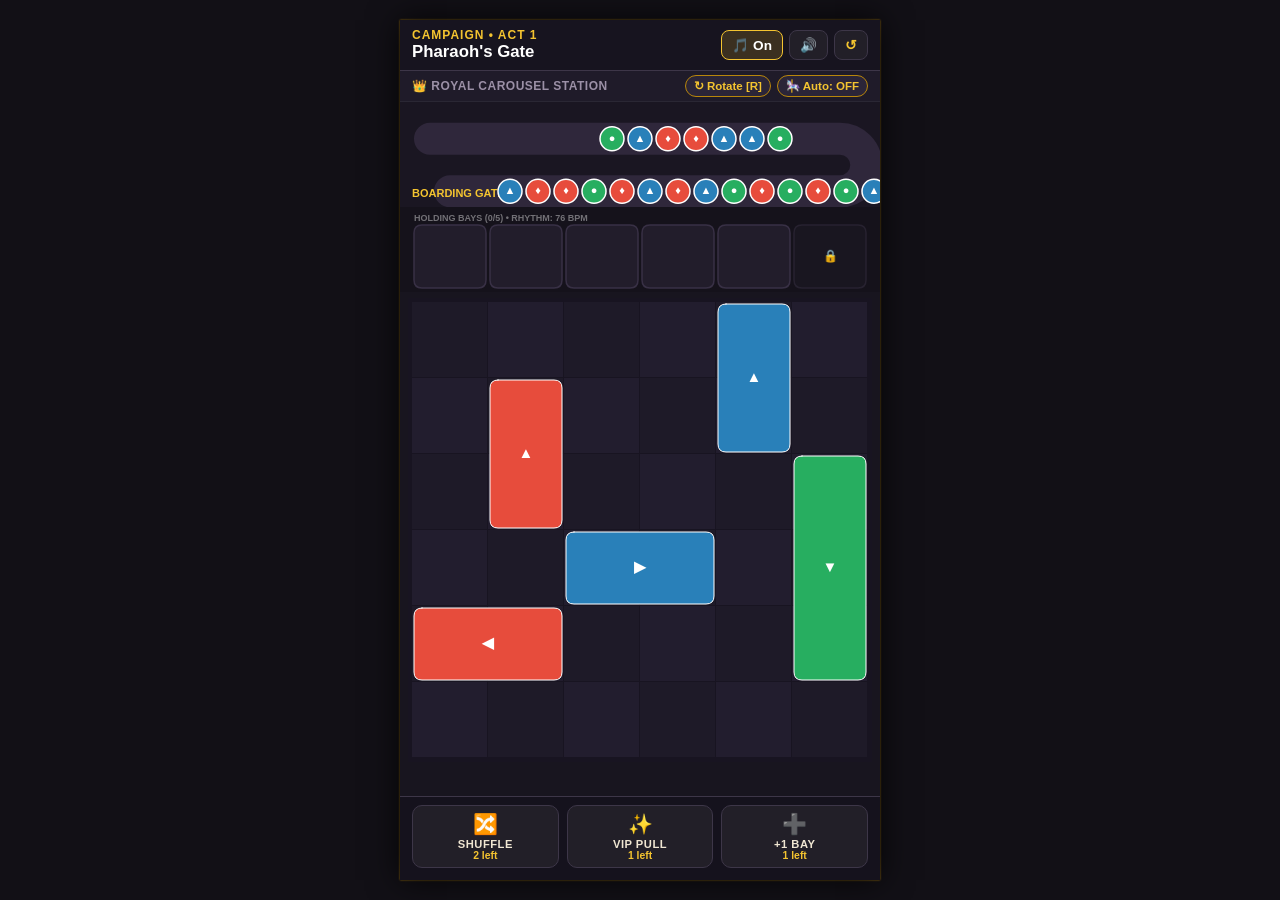
==== carriage-out/index.html @ 2ac1642a "Add Carriage Out game under /carriage-out" ====
<!DOCTYPE html>
<html lang="en">
<head>
  <meta charset="UTF-8">
  <meta name="viewport" content="width=device-width, initial-scale=1.0, maximum-scale=1.0, user-scalable=no">
  <title>Carriage Out - Royal Carriage Jam</title>
  <style>
    :root {
      --bg-dark: #121016;
      --gold: #f4c430;
      --gold-dark: #b8860b;
      --accent: #ff4757;
      --surface: #221f28;
      --surface-border: #3d3648;
      --text: #f0e6d2;
      --text-dim: #9b90a6;
    }
    * {
      box-sizing: border-box;
      margin: 0;
      padding: 0;
      user-select: none;
      -webkit-user-select: none;
      -webkit-tap-highlight-color: transparent;
      font-family: -apple-system, BlinkMacSystemFont, "Segoe UI", Roboto, "Helvetica Neue", sans-serif;
    }
    body {
      background: var(--bg-dark);
      color: var(--text);
      overflow: hidden;
      touch-action: none;
      display: flex;
      justify-content: center;
      align-items: center;
      width: 100vw;
      height: 100vh;
    }
    #game-container {
      position: relative;
      width: 100%;
      max-width: 480px;
      height: 100%;
      max-height: 860px;
      background: #18151f;
      display: flex;
      flex-direction: column;
      box-shadow: 0 0 30px rgba(0, 0, 0, 0.8), 0 0 2px var(--gold-dark);
      overflow: hidden;
    }
    header {
      padding: 8px 12px;
      background: rgba(24, 21, 31, 0.95);
      border-bottom: 1px solid var(--surface-border);
      display: flex;
      justify-content: space-between;
      align-items: center;
      z-index: 10;
    }
    .level-info { display: flex; flex-direction: column; }
    .level-title { font-size: 0.75rem; text-transform: uppercase; letter-spacing: 1px; color: var(--gold); font-weight: 700; }
    .level-name { font-size: 1.05rem; font-weight: 800; color: #fff; }
    .controls-row { display: flex; gap: 6px; align-items: center; }
    .btn-icon {
      background: var(--surface);
      border: 1px solid var(--surface-border);
      color: var(--gold);
      border-radius: 8px;
      padding: 6px 10px;
      font-size: 0.85rem;
      font-weight: 600;
      cursor: pointer;
      display: flex;
      align-items: center;
      gap: 4px;
      transition: all 0.15s ease;
    }
    .btn-icon:active { transform: scale(0.94); background: #2f2a3a; }
    .btn-icon.active { background: #3b3020; border-color: var(--gold); color: #fff; }
    .station-bar {
      display: flex;
      justify-content: space-between;
      align-items: center;
      padding: 4px 12px;
      background: #1f1b29;
      font-size: 0.75rem;
      font-weight: 700;
      letter-spacing: 0.5px;
      color: var(--text-dim);
      border-bottom: 1px solid rgba(255, 255, 255, 0.05);
      z-index: 5;
    }
    .station-bar span { display: flex; align-items: center; gap: 4px; }
    .station-actions { display: flex; gap: 6px; }
    .queue-btn {
      background: #2b2538;
      border: 1px solid var(--gold-dark);
      color: var(--gold);
      font-size: 0.72rem;
      padding: 3px 8px;
      border-radius: 12px;
      cursor: pointer;
      font-weight: 700;
      transition: all 0.15s;
    }
    .queue-btn:hover { background: #3e3550; }
    .queue-btn:active { transform: scale(0.92); }
    .queue-btn.toggled { background: var(--gold); color: #121016; }
    #canvas-wrap { flex: 1; position: relative; width: 100%; height: 100%; }
    canvas { width: 100%; height: 100%; display: block; }
    .booster-dock {
      background: rgba(22, 19, 29, 0.98);
      border-top: 1px solid var(--surface-border);
      padding: 8px 12px 12px;
      display: flex;
      justify-content: space-around;
      gap: 8px;
      z-index: 10;
    }
    .booster-btn {
      flex: 1;
      display: flex;
      flex-direction: column;
      align-items: center;
      background: var(--surface);
      border: 1px solid var(--surface-border);
      border-radius: 10px;
      padding: 6px 4px;
      cursor: pointer;
      transition: all 0.15s ease;
      color: var(--text);
    }
    .booster-btn:active { transform: scale(0.95); border-color: var(--gold); }
    .booster-icon { font-size: 1.25rem; margin-bottom: 2px; }
    .booster-name { font-size: 0.7rem; font-weight: 700; text-transform: uppercase; letter-spacing: 0.5px; }
    .booster-count { font-size: 0.65rem; color: var(--gold); font-weight: 800; }
    .overlay {
      position: absolute;
      top: 0; left: 0; width: 100%; height: 100%;
      background: rgba(10, 8, 15, 0.85);
      backdrop-filter: blur(4px);
      display: flex;
      justify-content: center;
      align-items: center;
      z-index: 100;
      opacity: 0;
      pointer-events: none;
      transition: opacity 0.25s ease;
    }
    .overlay.show { opacity: 1; pointer-events: all; }
    .card {
      background: #1f1b29;
      border: 2px solid var(--gold);
      border-radius: 16px;
      padding: 24px 20px;
      width: 86%;
      max-width: 360px;
      text-align: center;
      box-shadow: 0 10px 40px rgba(0, 0, 0, 0.9);
    }
    .card h2 { font-size: 1.6rem; color: var(--gold); margin-bottom: 8px; font-weight: 800; letter-spacing: 1px; }
    .card p { font-size: 0.95rem; color: var(--text-dim); margin-bottom: 20px; line-height: 1.4; }
    .action-btn {
      width: 100%;
      padding: 12px;
      border: none;
      border-radius: 10px;
      font-size: 1rem;
      font-weight: 800;
      cursor: pointer;
      background: linear-gradient(135deg, var(--gold) 0%, #d49a1d 100%);
      color: #121016;
      box-shadow: 0 4px 15px rgba(244, 196, 48, 0.3);
      transition: all 0.15s;
    }
    .action-btn:active { transform: scale(0.96); }
    .action-btn.secondary { background: #2e283b; color: var(--text); box-shadow: none; margin-top: 10px; }
  </style>
</head>
<body>
<div id="game-container">
  <header>
    <div class="level-info">
      <span class="level-title" id="stage-indicator">Campaign • Act 1</span>
      <span class="level-name" id="level-title-text">Pharaoh's Gate</span>
    </div>
    <div class="controls-row">
      <button class="btn-icon active" id="btn-music" title="Toggle Adaptive Beat">🎵 <span id="music-lbl">On</span></button>
      <button class="btn-icon" id="btn-sound" title="Toggle Sound">🔊</button>
      <button class="btn-icon" id="btn-restart" title="Restart Level">↺</button>
    </div>
  </header>
  <div class="station-bar">
    <span>👑 ROYAL CAROUSEL STATION</span>
    <div class="station-actions">
      <button class="queue-btn" id="btn-rotate-queue" title="Rotate queue front passenger to back">↻ Rotate [R]</button>
      <button class="queue-btn" id="btn-auto-carousel" title="Toggle automated carousel conveyor">🎠 Auto: OFF</button>
    </div>
  </div>
  <div id="canvas-wrap">
    <canvas id="gameCanvas"></canvas>
  </div>
  <div class="booster-dock">
    <button class="booster-btn" id="btn-shuffle">
      <span class="booster-icon">🔀</span>
      <span class="booster-name">Shuffle</span>
      <span class="booster-count" id="count-shuffle">2 left</span>
    </button>
    <button class="booster-btn" id="btn-vip">
      <span class="booster-icon">✨</span>
      <span class="booster-name">VIP Pull</span>
      <span class="booster-count" id="count-vip">1 left</span>
    </button>
    <button class="booster-btn" id="btn-slot">
      <span class="booster-icon">➕</span>
      <span class="booster-name">+1 Bay</span>
      <span class="booster-count" id="count-slot">1 left</span>
    </button>
  </div>
  <div class="overlay" id="modal-win">
    <div class="card">
      <h2>ROYAL CLEAR!</h2>
      <p>All passengers have boarded their matching carriages safely. The courtyard is clear!</p>
      <button class="action-btn" id="btn-next-level">Next Royal Level →</button>
    </div>
  </div>
  <div class="overlay" id="modal-lose">
    <div class="card">
      <h2 style="color: #ff4757;">GRIDLOCK!</h2>
      <p>The holding docks are completely full with no matching passengers at the station gate.</p>
      <button class="action-btn" id="btn-retry-lose">Try Again ↺</button>
      <button class="action-btn secondary" id="btn-free-bay">+ Use Extra Bay Booster</button>
    </div>
  </div>
</div>
<script>
const PALETTE = {
  Ruby: { id: 0, name: "Ruby", primary: "#e74c3c", dark: "#962d22", text: "#fff", symbol: "♦" },
  Sapphire: { id: 1, name: "Sapphire", primary: "#2980b9", dark: "#1a5276", text: "#fff", symbol: "▲" },
  Emerald: { id: 2, name: "Emerald", primary: "#27ae60", dark: "#196f3d", text: "#fff", symbol: "●" },
  Topaz: { id: 3, name: "Topaz", primary: "#e67e22", dark: "#a04000", text: "#fff", symbol: "★" },
  Amethyst: { id: 4, name: "Amethyst", primary: "#8e44ad", dark: "#5b2c6f", text: "#fff", symbol: "☀" },
  Onyx: { id: 5, name: "Onyx", primary: "#34495e", dark: "#1c2833", text: "#fff", symbol: "❖" }
};
const COLOR_KEYS = Object.keys(PALETTE);

class RoyalAudio {
  constructor() {
    this.ctx = null;
    this.soundEnabled = true;
    this.musicEnabled = true;
    this.tempo = 76;
    this.targetTempo = 76;
    this.stepIndex = 0;
    this.nextNoteTime = 0;
    this.isPlayingMusic = false;
    this.timerID = null;
    this.bassNotes = [36.71, 38.89, 46.25, 48.99, 55.00, 58.27, 69.30, 73.42];
  }
  init() {
    if (!this.ctx) {
      const AudioCtx = window.AudioContext || window.webkitAudioContext;
      this.ctx = new AudioCtx();
    }
    if (this.ctx.state === 'suspended') this.ctx.resume();
  }
  playTone(freq, type, duration, gainVal = 0.15) {
    if (!this.soundEnabled || !this.ctx) return;
    try {
      const osc = this.ctx.createOscillator();
      const gain = this.ctx.createGain();
      osc.type = type;
      osc.frequency.setValueAtTime(freq, this.ctx.currentTime);
      gain.gain.setValueAtTime(gainVal, this.ctx.currentTime);
      gain.gain.exponentialRampToValueAtTime(0.0001, this.ctx.currentTime + duration);
      osc.connect(gain);
      gain.connect(this.ctx.destination);
      osc.start();
      osc.stop(this.ctx.currentTime + duration);
    } catch(e) {}
  }
  playCarriageMove() { this.playTone(180, 'sine', 0.12, 0.2); }
  playBump() { this.playTone(85, 'square', 0.1, 0.25); }
  playBoarding() {
    if (!this.soundEnabled || !this.ctx) return;
    [523.25, 659.25, 783.99].forEach((f, i) => setTimeout(() => this.playTone(f, 'triangle', 0.08, 0.12), i * 35));
  }
  playDepart() {
    if (!this.soundEnabled || !this.ctx) return;
    [440, 554.37, 659.25, 880].forEach((f, i) => setTimeout(() => this.playTone(f, 'sine', 0.18, 0.15), i * 50));
  }
  playRotate() { this.playTone(320, 'sine', 0.08, 0.1); }
  startMusic() {
    this.init();
    if (this.isPlayingMusic || !this.musicEnabled) return;
    this.isPlayingMusic = true;
    this.nextNoteTime = this.ctx.currentTime + 0.1;
    this.scheduler();
  }
  stopMusic() {
    this.isPlayingMusic = false;
    if (this.timerID) clearTimeout(this.timerID);
  }
  setDangerLevel(dockFilled, totalDocks, yardRemaining, streak) {
    let bpm = 76;
    if (dockFilled >= 3) bpm = 94;
    if (dockFilled >= 4) bpm = 110;
    if (dockFilled >= totalDocks - 1) bpm = 128;
    if (yardRemaining <= 2) bpm = Math.max(bpm, 118);
    if (streak > 2) bpm += Math.min(streak * 3, 20);
    this.targetTempo = Math.min(140, Math.max(72, bpm));
  }
  scheduler() {
    if (!this.isPlayingMusic) return;
    this.tempo += (this.targetTempo - this.tempo) * 0.15;
    const secondsPer16th = (60.0 / this.tempo) / 4.0;
    while (this.nextNoteTime < this.ctx.currentTime + 0.12) {
      this.playStep(this.stepIndex, this.nextNoteTime);
      this.nextNoteTime += secondsPer16th;
      this.stepIndex = (this.stepIndex + 1) % 16;
    }
    this.timerID = setTimeout(() => this.scheduler(), 25);
  }
  playStep(step, time) {
    if (!this.musicEnabled || !this.ctx) return;
    const isSpeeding = this.tempo > 105;
    const isFrantic = this.tempo > 120;
    if (step % 4 === 0) this.synthDrum(time, 130, 35, 0.15, 0.22);
    if (step === 4 || step === 12) {
      this.synthNoise(time, 0.08, 0.1);
      this.synthDrum(time, 240, 70, 0.09, 0.15);
    }
    if (step % 2 === 0 || isFrantic) {
      this.synthHat(time, step % 4 === 2 ? 0.04 : 0.02, step % 4 === 2 ? 0.08 : 0.04);
    }
    if (step === 6 || step === 14) this.synthDrum(time, 320, 120, 0.06, 0.09);
    if (step % 4 === 0 || step === 6 || step === 10 || (isSpeeding && step === 14)) {
      let noteIndex = (Math.floor(step / 2) + Math.floor(this.tempo / 10)) % this.bassNotes.length;
      this.synthBass(time, this.bassNotes[noteIndex], 0.14, 0.13);
    }
  }
  synthDrum(time, startFreq, endFreq, dur, volume) {
    try {
      const osc = this.ctx.createOscillator();
      const gain = this.ctx.createGain();
      osc.frequency.setValueAtTime(startFreq, time);
      osc.frequency.exponentialRampToValueAtTime(endFreq, time + dur);
      gain.gain.setValueAtTime(volume, time);
      gain.gain.exponentialRampToValueAtTime(0.0001, time + dur);
      osc.connect(gain); gain.connect(this.ctx.destination);
      osc.start(time); osc.stop(time + dur);
    } catch(e) {}
  }
  synthHat(time, dur, vol) {
    try {
      const osc = this.ctx.createOscillator();
      const gain = this.ctx.createGain();
      const filter = this.ctx.createBiquadFilter();
      osc.type = 'square';
      osc.frequency.setValueAtTime(8000, time);
      filter.type = 'highpass';
      filter.frequency.setValueAtTime(7000, time);
      gain.gain.setValueAtTime(vol, time);
      gain.gain.exponentialRampToValueAtTime(0.0001, time + dur);
      osc.connect(filter); filter.connect(gain); gain.connect(this.ctx.destination);
      osc.start(time); osc.stop(time + dur);
    } catch(e) {}
  }
  synthNoise(time, dur, vol) {
    try {
      const bufferSize = this.ctx.sampleRate * dur;
      const buffer = this.ctx.createBuffer(1, bufferSize, this.ctx.sampleRate);
      const output = buffer.getChannelData(0);
      for (let i = 0; i < bufferSize; i++) output[i] = Math.random() * 2 - 1;
      const whiteNoise = this.ctx.createBufferSource();
      whiteNoise.buffer = buffer;
      const gain = this.ctx.createGain();
      gain.gain.setValueAtTime(vol, time);
      gain.gain.exponentialRampToValueAtTime(0.0001, time + dur);
      whiteNoise.connect(gain); gain.connect(this.ctx.destination);
      whiteNoise.start(time);
    } catch(e) {}
  }
  synthBass(time, freq, dur, vol) {
    try {
      const osc = this.ctx.createOscillator();
      const gain = this.ctx.createGain();
      const filter = this.ctx.createBiquadFilter();
      osc.type = 'sawtooth';
      osc.frequency.setValueAtTime(freq, time);
      filter.type = 'lowpass';
      filter.frequency.setValueAtTime(320 + (this.tempo * 2), time);
      gain.gain.setValueAtTime(vol, time);
      gain.gain.exponentialRampToValueAtTime(0.0001, time + 0.15);
      osc.connect(filter); filter.connect(gain); gain.connect(this.ctx.destination);
      osc.start(time); osc.stop(time + 0.16);
    } catch(e) {}
  }
}

const audio = new RoyalAudio();

class Game {
  constructor() {
    this.canvas = document.getElementById("gameCanvas");
    this.ctx = this.canvas.getContext("2d");
    this.wrap = document.getElementById("canvas-wrap");
    this.gridCols = 7; this.gridRows = 7;
    this.carriages = []; this.queue = [];
    this.dockSlots = 5; this.maxDockSlots = 6; this.dock = [];
    this.levelIndex = 0; this.autoCarousel = false; this.autoCarouselTimer = 0;
    this.queueOffset = 0;
    this.boosters = { shuffle: 2, vip: 1, slot: 1 };
    this.streak = 0; this.particles = []; this.floatingTexts = [];
    this.initLayout(); this.bindEvents(); this.loadLevel(0);
    this.loop = this.loop.bind(this);
    requestAnimationFrame(this.loop);
  }
  initLayout() {
    const rect = this.wrap.getBoundingClientRect();
    this.width = rect.width; this.height = rect.height;
    this.dpr = window.devicePixelRatio || 1;
    this.canvas.width = this.width * this.dpr;
    this.canvas.height = this.height * this.dpr;
    this.ctx.setTransform(this.dpr, 0, 0, this.dpr, 0, 0);
    this.stationH = Math.min(105, this.height * 0.17);
    this.dockH = Math.min(85, this.height * 0.14);
    this.yardY = this.stationH + this.dockH + 10;
    this.yardH = this.height - this.yardY - 8;
    const pad = 12;
    this.cellSize = Math.floor(Math.min((this.width - pad * 2) / this.gridCols, (this.yardH - pad * 2) / this.gridRows));
    this.yardX = Math.floor((this.width - this.cellSize * this.gridCols) / 2);
  }
  bindEvents() {
    window.addEventListener("resize", () => this.initLayout());
    const triggerUserAudio = () => {
      audio.init();
      if (audio.musicEnabled && !audio.isPlayingMusic) audio.startMusic();
    };
    window.addEventListener("pointerdown", triggerUserAudio, { once: true });
    window.addEventListener("keydown", triggerUserAudio, { once: true });
    this.canvas.addEventListener("pointerdown", (e) => {
      triggerUserAudio();
      const rect = this.canvas.getBoundingClientRect();
      this.handleClick(e.clientX - rect.left, e.clientY - rect.top);
    });
    document.getElementById("btn-music").onclick = () => {
      audio.init();
      audio.musicEnabled = !audio.musicEnabled;
      document.getElementById("music-lbl").innerText = audio.musicEnabled ? "On" : "Off";
      document.getElementById("btn-music").classList.toggle("active", audio.musicEnabled);
      if (audio.musicEnabled) audio.startMusic(); else audio.stopMusic();
    };
    document.getElementById("btn-sound").onclick = (e) => {
      audio.soundEnabled = !audio.soundEnabled;
      e.currentTarget.innerText = audio.soundEnabled ? "🔊" : "🔇";
    };
    document.getElementById("btn-restart").onclick = () => this.restartLevel();
    document.getElementById("btn-rotate-queue").onclick = () => this.rotatePassengerQueue();
    window.addEventListener("keydown", (e) => { if (e.key === "r" || e.key === "R") this.rotatePassengerQueue(); });
    const autoBtn = document.getElementById("btn-auto-carousel");
    autoBtn.onclick = () => {
      this.autoCarousel = !this.autoCarousel;
      autoBtn.innerText = this.autoCarousel ? "🎠 Auto: ON" : "🎠 Auto: OFF";
      autoBtn.classList.toggle("toggled", this.autoCarousel);
    };
    document.getElementById("btn-shuffle").onclick = () => this.useShuffle();
    document.getElementById("btn-vip").onclick = () => this.useVipPull();
    document.getElementById("btn-slot").onclick = () => this.useExtraSlot();
    document.getElementById("btn-next-level").onclick = () => {
      document.getElementById("modal-win").classList.remove("show");
      this.loadLevel(this.levelIndex + 1);
    };
    document.getElementById("btn-retry-lose").onclick = () => {
      document.getElementById("modal-lose").classList.remove("show");
      this.restartLevel();
    };
    document.getElementById("btn-free-bay").onclick = () => {
      document.getElementById("modal-lose").classList.remove("show");
      this.useExtraSlot(true);
    };
  }
  getLevelData(idx) {
    const levels = [
      {
        name: "Pharaoh's Gate", stage: "Campaign • Act 1", grid: 6,
        carriages: [
          { id: 1, color: "Ruby", length: 2, dir: "UP", r: 1, c: 1, cap: 4 },
          { id: 2, color: "Sapphire", length: 2, dir: "RIGHT", r: 3, c: 2, cap: 4 },
          { id: 3, color: "Emerald", length: 3, dir: "DOWN", r: 2, c: 5, cap: 6 },
          { id: 4, color: "Ruby", length: 2, dir: "LEFT", r: 4, c: 0, cap: 4 },
          { id: 5, color: "Sapphire", length: 2, dir: "UP", r: 0, c: 4, cap: 4 }
        ]
      },
      {
        name: "Golden Obelisk", stage: "Campaign • Act 2", grid: 7,
        carriages: [
          { id: 1, color: "Topaz", length: 2, dir: "UP", r: 0, c: 2, cap: 4 },
          { id: 2, color: "Amethyst", length: 2, dir: "RIGHT", r: 1, c: 4, cap: 4 },
          { id: 3, color: "Ruby", length: 3, dir: "DOWN", r: 2, c: 1, cap: 6 },
          { id: 4, color: "Topaz", length: 2, dir: "LEFT", r: 3, c: 3, cap: 4 },
          { id: 5, color: "Sapphire", length: 2, dir: "DOWN", r: 4, c: 5, cap: 4 },
          { id: 6, color: "Amethyst", length: 2, dir: "RIGHT", r: 5, c: 0, cap: 4 },
          { id: 7, color: "Ruby", length: 2, dir: "UP", r: 4, c: 3, cap: 4 }
        ]
      },
      {
        name: "Karnak Avenue", stage: "Campaign • Act 3", grid: 7,
        carriages: [
          { id: 1, color: "Emerald", length: 2, dir: "LEFT", r: 0, c: 1, cap: 4 },
          { id: 2, color: "Sapphire", length: 3, dir: "DOWN", r: 1, c: 3, cap: 6 },
          { id: 3, color: "Ruby", length: 2, dir: "RIGHT", r: 2, c: 4, cap: 4 },
          { id: 4, color: "Topaz", length: 2, dir: "UP", r: 3, c: 0, cap: 4 },
          { id: 5, color: "Emerald", length: 2, dir: "RIGHT", r: 4, c: 1, cap: 4 },
          { id: 6, color: "Amethyst", length: 3, dir: "LEFT", r: 5, c: 2, cap: 6 },
          { id: 7, color: "Ruby", length: 2, dir: "UP", r: 2, c: 6, cap: 4 },
          { id: 8, color: "Topaz", length: 2, dir: "DOWN", r: 4, c: 5, cap: 4 }
        ]
      }
    ];
    return idx < levels.length ? levels[idx] : this.generateProceduralLevel(idx);
  }
  generateProceduralLevel(idx) {
    const paletteSubset = COLOR_KEYS.slice(0, 3 + (idx % 3));
    const carriages = [];
    let count = 6 + Math.min(idx, 6);
    for (let i = 0; i < count; i++) {
      const color = paletteSubset[i % paletteSubset.length];
      const isHoriz = Math.random() > 0.5;
      const length = Math.random() > 0.65 ? 3 : 2;
      const dir = isHoriz ? (Math.random() > 0.5 ? "LEFT" : "RIGHT") : (Math.random() > 0.5 ? "UP" : "DOWN");
      const r = Math.floor(Math.random() * (7 - (isHoriz ? 0 : length)));
      const c = Math.floor(Math.random() * (7 - (isHoriz ? length : 0)));
      carriages.push({ id: i + 1, color, length, dir, r, c, cap: length * 2 });
    }
    return { name: `Grand Citadel ${idx + 1}`, stage: `Royal Challenge • Tier ${idx + 1}`, grid: 7, carriages };
  }
  loadLevel(idx) {
    this.levelIndex = idx;
    const lvl = this.getLevelData(idx);
    document.getElementById("stage-indicator").innerText = lvl.stage;
    document.getElementById("level-title-text").innerText = lvl.name;
    this.gridCols = lvl.grid; this.gridRows = lvl.grid;
    this.initLayout();
    this.dock = []; this.dockSlots = 5; this.streak = 0;
    this.carriages = lvl.carriages.map(c => ({ ...c, occupancy: 0 }));
    const passengerPool = [];
    this.carriages.forEach(c => { for (let i = 0; i < c.cap; i++) passengerPool.push(c.color); });
    for (let i = passengerPool.length - 1; i > 0; i--) {
      const j = Math.floor(Math.random() * (i + 1));
      [passengerPool[i], passengerPool[j]] = [passengerPool[j], passengerPool[i]];
    }
    this.queue = passengerPool;
    this.updateBoosterUI();
    audio.setDangerLevel(this.dock.length, this.dockSlots, this.carriages.length, this.streak);
  }
  restartLevel() { this.loadLevel(this.levelIndex); }
  rotatePassengerQueue() {
    if (this.queue.length <= 1) return;
    audio.playRotate();
    this.queueOffset = -22;
    this.queue.push(this.queue.shift());
    this.addFloatingText("Queue Cycled ↻", this.width / 2, this.stationH / 2, "#f4c430");
    this.checkBoardingProcess();
  }
  handleClick(px, py) {
    if (py < this.stationH) { this.rotatePassengerQueue(); return; }
    if (px < this.yardX || px > this.yardX + this.cellSize * this.gridCols || py < this.yardY || py > this.yardY + this.cellSize * this.gridRows) return;
    const c = Math.floor((px - this.yardX) / this.cellSize);
    const r = Math.floor((py - this.yardY) / this.cellSize);
    const hit = this.carriages.find(car => (car.dir === "LEFT" || car.dir === "RIGHT") ? (r === car.r && c >= car.c && c < car.c + car.length) : (c === car.c && r >= car.r && r < car.r + car.length));
    if (hit) this.tryDispatchCarriage(hit);
  }
  tryDispatchCarriage(car) {
    if (this.dock.length >= this.dockSlots) {
      audio.playBump();
      this.addFloatingText("Dock Full!", this.width / 2, this.dockH + 20, "#ff4757");
      return;
    }
    if (this.isPathBlocked(car)) {
      audio.playBump();
      car.bumpOffset = (car.dir === "UP" || car.dir === "LEFT") ? -8 : 8;
      setTimeout(() => car.bumpOffset = 0, 100);
      return;
    }
    audio.playCarriageMove();
    const idx = this.carriages.indexOf(car);
    if (idx > -1) {
      this.carriages.splice(idx, 1);
      this.dock.push(car);
      this.streak++;
      this.checkBoardingProcess();
      audio.setDangerLevel(this.dock.length, this.dockSlots, this.carriages.length, this.streak);
    }
  }
  isPathBlocked(car) {
    const yard = Array.from({ length: this.gridRows }, () => Array(this.gridCols).fill(null));
    this.carriages.forEach(c => {
      for (let i = 0; i < c.length; i++) {
        const rr = (c.dir === "UP" || c.dir === "DOWN") ? c.r + i : c.r;
        const cc = (c.dir === "LEFT" || c.dir === "RIGHT") ? c.c + i : c.c;
        if (rr >= 0 && rr < this.gridRows && cc >= 0 && cc < this.gridCols) yard[rr][cc] = c.id;
      }
    });
    if (car.dir === "UP") { for (let r = car.r - 1; r >= 0; r--) if (yard[r][car.c] !== null && yard[r][car.c] !== car.id) return true; }
    else if (car.dir === "DOWN") { for (let r = car.r + car.length; r < this.gridRows; r++) if (yard[r][car.c] !== null && yard[r][car.c] !== car.id) return true; }
    else if (car.dir === "LEFT") { for (let c = car.c - 1; c >= 0; c--) if (yard[car.r][c] !== null && yard[car.r][c] !== car.id) return true; }
    else if (car.dir === "RIGHT") { for (let c = car.c + car.length; c < this.gridCols; c++) if (yard[car.r][c] !== null && yard[car.r][c] !== car.id) return true; }
    return false;
  }
  checkBoardingProcess() {
    while (this.queue.length > 0) {
      const matchCar = this.dock.find(c => c.color === this.queue[0] && c.occupancy < c.cap);
      if (matchCar) {
        this.queue.shift();
        matchCar.occupancy++;
        audio.playBoarding();
        this.createSparks(this.width / 2, this.stationH);
        if (matchCar.occupancy >= matchCar.cap) {
          audio.playDepart();
          this.dock.splice(this.dock.indexOf(matchCar), 1);
          this.addFloatingText("CARRIAGE AWAY! 👑", this.width / 2, this.dockH, "#f4c430");
        }
      } else break;
    }
    audio.setDangerLevel(this.dock.length, this.dockSlots, this.carriages.length, this.streak);
    if (this.carriages.length === 0 && this.dock.length === 0 && this.queue.length === 0) {
      setTimeout(() => document.getElementById("modal-win").classList.add("show"), 350);
      return;
    }
    if (this.dock.length >= this.dockSlots) {
      const canBoardNext = this.queue.length > 0 && this.dock.some(c => c.color === this.queue[0] && c.occupancy < c.cap);
      if (!canBoardNext) setTimeout(() => document.getElementById("modal-lose").classList.add("show"), 500);
    }
  }
  useShuffle() {
    if (this.boosters.shuffle <= 0) return;
    this.boosters.shuffle--; this.updateBoosterUI();
    audio.playTone(400, 'triangle', 0.25, 0.2);
    this.carriages.forEach(c => {
      const isHoriz = c.dir === "LEFT" || c.dir === "RIGHT";
      c.dir = isHoriz ? (Math.random() > 0.5 ? "LEFT" : "RIGHT") : (Math.random() > 0.5 ? "UP" : "DOWN");
    });
    this.addFloatingText("SHUFFLED! 🔀", this.width / 2, this.yardY + 40, "#f4c430");
  }
  useVipPull() {
    if (this.boosters.vip <= 0 || this.dock.length === 0) return;
    this.boosters.vip--; this.updateBoosterUI();
    audio.playTone(600, 'sine', 0.3, 0.25);
    for (let i = 0; i < this.queue.length; i++) {
      const matchCar = this.dock.find(c => c.color === this.queue[i] && c.occupancy < c.cap);
      if (matchCar) {
        this.queue.splice(i, 1);
        matchCar.occupancy++;
        audio.playBoarding();
        if (matchCar.occupancy >= matchCar.cap) {
          this.dock.splice(this.dock.indexOf(matchCar), 1);
          audio.playDepart();
        }
        break;
      }
    }
    this.checkBoardingProcess();
  }
  useExtraSlot(free = false) {
    if (!free && this.boosters.slot <= 0) return;
    if (this.dockSlots >= this.maxDockSlots) return;
    if (!free) this.boosters.slot--;
    this.dockSlots++; this.updateBoosterUI();
    audio.playTone(500, 'square', 0.2, 0.2);
    this.addFloatingText("+1 DOCK BAY UNLOCKED!", this.width / 2, this.stationH + 30, "#2ecc71");
  }
  updateBoosterUI() {
    document.getElementById("count-shuffle").innerText = `${this.boosters.shuffle} left`;
    document.getElementById("count-vip").innerText = `${this.boosters.vip} left`;
    document.getElementById("count-slot").innerText = `${this.boosters.slot} left`;
  }
  createSparks(x, y) {
    for (let i = 0; i < 14; i++) {
      this.particles.push({ x, y, vx: (Math.random() - 0.5) * 8, vy: (Math.random() - 0.5) * 8, life: 1.0, color: Math.random() > 0.4 ? "#f4c430" : "#ffffff" });
    }
  }
  addFloatingText(str, x, y, color) { this.floatingTexts.push({ str, x, y, life: 1.0, color }); }
  loop() {
    this.ctx.clearRect(0, 0, this.width, this.height);
    if (this.autoCarousel) {
      this.autoCarouselTimer += 16.6;
      if (this.autoCarouselTimer > 2800) { this.autoCarouselTimer = 0; this.rotatePassengerQueue(); }
    }
    this.queueOffset += (0 - this.queueOffset) * 0.15;
    this.renderStation(); this.renderDock(); this.renderYard(); this.renderFX();
    requestAnimationFrame(this.loop);
  }
  renderStation() {
    const ctx = this.ctx;
    ctx.fillStyle = "#1a1622"; ctx.fillRect(0, 0, this.width, this.stationH);
    ctx.strokeStyle = "#2f273b"; ctx.lineWidth = 32; ctx.lineCap = "round";
    ctx.beginPath();
    ctx.moveTo(30, this.stationH * 0.35);
    ctx.lineTo(this.width - 40, this.stationH * 0.35);
    ctx.arc(this.width - 40, this.stationH * 0.6, this.stationH * 0.25, -Math.PI / 2, Math.PI / 2);
    ctx.lineTo(50, this.stationH * 0.85);
    ctx.stroke();
    ctx.fillStyle = "#f4c430"; ctx.font = "bold 11px sans-serif"; ctx.textAlign = "left";
    ctx.fillText("BOARDING GATE ▶", 12, this.stationH * 0.88);
    const visibleCount = Math.min(this.queue.length, 24);
    for (let i = 0; i < visibleCount; i++) {
      const pData = PALETTE[this.queue[i]] || PALETTE.Ruby;
      let linearPos = (i * 28) + this.queueOffset;
      let px = linearPos < this.width - 80 ? 110 + linearPos : Math.max(30, (this.width - 80) - (linearPos - (this.width - 80)));
      let py = linearPos < this.width - 80 ? this.stationH * 0.85 : this.stationH * 0.35;
      ctx.beginPath(); ctx.arc(px, py, 12, 0, Math.PI * 2);
      ctx.fillStyle = pData.primary; ctx.fill();
      ctx.strokeStyle = "#fff"; ctx.lineWidth = 1.5; ctx.stroke();
      ctx.fillStyle = pData.text; ctx.font = "bold 11px sans-serif"; ctx.textAlign = "center"; ctx.textBaseline = "middle";
      ctx.fillText(pData.symbol, px, py);
    }
  }
  renderDock() {
    const ctx = this.ctx;
    const startY = this.stationH;
    ctx.fillStyle = "#15121b"; ctx.fillRect(0, startY, this.width, this.dockH);
    ctx.fillStyle = "rgba(255, 255, 255, 0.4)"; ctx.font = "bold 9px sans-serif"; ctx.textAlign = "left";
    ctx.fillText(`HOLDING BAYS (${this.dock.length}/${this.dockSlots}) • RHYTHM: ${Math.round(audio.tempo)} BPM`, 14, startY + 12);
    const slotW = (this.width - 24) / this.maxDockSlots;
    const slotH = this.dockH - 22;
    for (let i = 0; i < this.maxDockSlots; i++) {
      const sx = 12 + i * slotW; const sy = startY + 18;
      if (i < this.dockSlots) {
        ctx.fillStyle = "#221d2b";
        ctx.strokeStyle = i === this.dockSlots - 1 && this.dock.length >= this.dockSlots - 1 ? "#ff4757" : "#383045";
        ctx.lineWidth = 1.5;
        this.roundRect(ctx, sx + 2, sy, slotW - 4, slotH, 8, true, true);
        const car = this.dock[i];
        if (car) {
          const pal = PALETTE[car.color] || PALETTE.Ruby;
          ctx.fillStyle = pal.primary;
          this.roundRect(ctx, sx + 4, sy + 2, slotW - 8, slotH - 4, 6, true, false);
          ctx.fillStyle = "#ffffff"; ctx.font = "bold 11px sans-serif"; ctx.textAlign = "center";
          ctx.fillText(`${car.occupancy}/${car.cap}`, sx + slotW / 2, sy + slotH / 2 - 2);
        }
      } else {
        ctx.fillStyle = "#191620"; ctx.strokeStyle = "#272230";
        this.roundRect(ctx, sx + 2, sy, slotW - 4, slotH, 8, true, true);
        ctx.fillStyle = "#554b66"; ctx.font = "bold 12px sans-serif"; ctx.textAlign = "center";
        ctx.fillText("🔒", sx + slotW / 2, sy + slotH / 2);
      }
    }
  }
  renderYard() {
    const ctx = this.ctx;
    ctx.fillStyle = "#181421";
    ctx.fillRect(this.yardX - 4, this.yardY - 4, this.cellSize * this.gridCols + 8, this.cellSize * this.gridRows + 8);
    for (let r = 0; r < this.gridRows; r++) {
      for (let c = 0; c < this.gridCols; c++) {
        ctx.fillStyle = (r + c) % 2 === 0 ? "#1e1a28" : "#221d2e";
        ctx.fillRect(this.yardX + c * this.cellSize, this.yardY + r * this.cellSize, this.cellSize - 1, this.cellSize - 1);
      }
    }
    this.carriages.forEach(car => {
      const pal = PALETTE[car.color] || PALETTE.Ruby;
      const isHoriz = car.dir === "LEFT" || car.dir === "RIGHT";
      let x = this.yardX + car.c * this.cellSize + (isHoriz && car.bumpOffset ? car.bumpOffset : 0);
      let y = this.yardY + car.r * this.cellSize + (!isHoriz && car.bumpOffset ? car.bumpOffset : 0);
      const w = isHoriz ? car.length * this.cellSize - 4 : this.cellSize - 4;
      const h = isHoriz ? this.cellSize - 4 : car.length * this.cellSize - 4;
      ctx.fillStyle = pal.primary; ctx.strokeStyle = "#fff"; ctx.lineWidth = 1;
      this.roundRect(ctx, x + 2, y + 2, w, h, 8, true, true);
      ctx.fillStyle = "#ffffff"; ctx.font = "bold 15px sans-serif"; ctx.textAlign = "center"; ctx.textBaseline = "middle";
      const arrow = car.dir === "DOWN" ? "▼" : (car.dir === "LEFT" ? "◀" : (car.dir === "RIGHT" ? "▶" : "▲"));
      ctx.fillText(arrow, x + 2 + w / 2, y + 2 + h / 2);
    });
  }
  renderFX() {
    const ctx = this.ctx;
    for (let i = this.particles.length - 1; i >= 0; i--) {
      const p = this.particles[i]; p.x += p.vx; p.y += p.vy; p.life -= 0.03;
      if (p.life <= 0) { this.particles.splice(i, 1); continue; }
      ctx.fillStyle = p.color; ctx.globalAlpha = p.life;
      ctx.beginPath(); ctx.arc(p.x, p.y, 2.5, 0, Math.PI * 2); ctx.fill();
    }
    for (let i = this.floatingTexts.length - 1; i >= 0; i--) {
      const ft = this.floatingTexts[i]; ft.y -= 1; ft.life -= 0.02;
      if (ft.life <= 0) { this.floatingTexts.splice(i, 1); continue; }
      ctx.globalAlpha = ft.life; ctx.fillStyle = ft.color; ctx.font = "bold 14px sans-serif"; ctx.textAlign = "center";
      ctx.fillText(ft.str, ft.x, ft.y);
    }
    ctx.globalAlpha = 1.0;
  }
  roundRect(ctx, x, y, width, height, radius, fill, stroke) {
    ctx.beginPath();
    ctx.moveTo(x + radius, y);
    ctx.lineTo(x + width - radius, y);
    ctx.quadraticCurveTo(x + width, y, x + width, y + radius);
    ctx.lineTo(x + width, y + height - radius);
    ctx.quadraticCurveTo(x + width, y + height, x + width - radius, y + height);
    ctx.lineTo(x + radius, y + height);
    ctx.quadraticCurveTo(x, y + height, x, y + height - radius);
    ctx.lineTo(x, y + radius);
    ctx.quadraticCurveTo(x, y, x + radius, y);
    ctx.closePath();
    if (fill) ctx.fill();
    if (stroke) ctx.stroke();
  }
}
window.addEventListener("DOMContentLoaded", () => new Game());
</script>
</body>
</html>
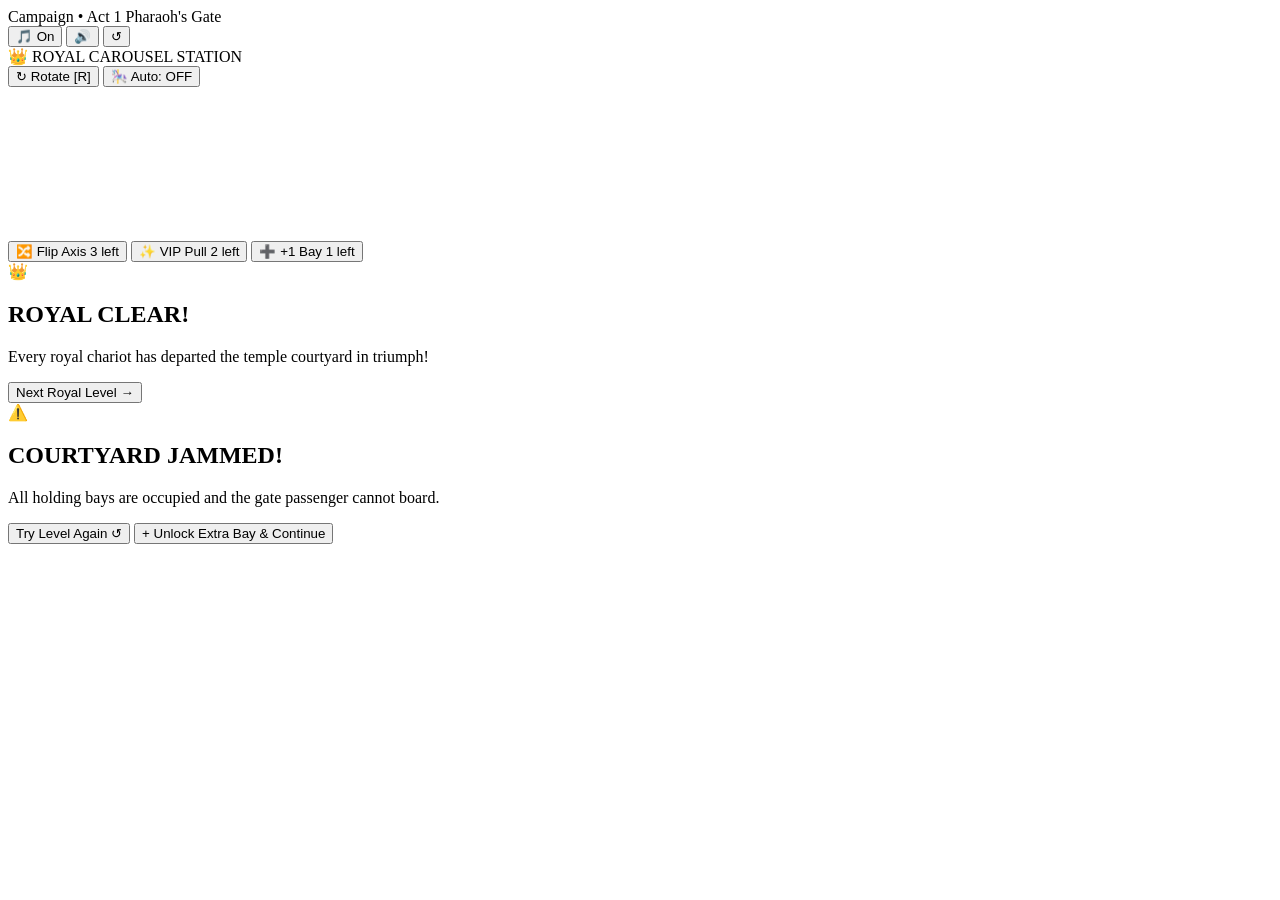
==== commit 73578525: "Update modular structure for carriage-out/index.html (v3.0)" ====
--- a/carriage-out/index.html
+++ b/carriage-out/index.html
@@ -3,806 +3,75 @@
 <head>
   <meta charset="UTF-8">
   <meta name="viewport" content="width=device-width, initial-scale=1.0, maximum-scale=1.0, user-scalable=no">
-  <title>Carriage Out - Royal Carriage Jam</title>
-  <style>
-    :root {
-      --bg-dark: #121016;
-      --gold: #f4c430;
-      --gold-dark: #b8860b;
-      --accent: #ff4757;
-      --surface: #221f28;
-      --surface-border: #3d3648;
-      --text: #f0e6d2;
-      --text-dim: #9b90a6;
-    }
-    * {
-      box-sizing: border-box;
-      margin: 0;
-      padding: 0;
-      user-select: none;
-      -webkit-user-select: none;
-      -webkit-tap-highlight-color: transparent;
-      font-family: -apple-system, BlinkMacSystemFont, "Segoe UI", Roboto, "Helvetica Neue", sans-serif;
-    }
-    body {
-      background: var(--bg-dark);
-      color: var(--text);
-      overflow: hidden;
-      touch-action: none;
-      display: flex;
-      justify-content: center;
-      align-items: center;
-      width: 100vw;
-      height: 100vh;
-    }
-    #game-container {
-      position: relative;
-      width: 100%;
-      max-width: 480px;
-      height: 100%;
-      max-height: 860px;
-      background: #18151f;
-      display: flex;
-      flex-direction: column;
-      box-shadow: 0 0 30px rgba(0, 0, 0, 0.8), 0 0 2px var(--gold-dark);
-      overflow: hidden;
-    }
-    header {
-      padding: 8px 12px;
-      background: rgba(24, 21, 31, 0.95);
-      border-bottom: 1px solid var(--surface-border);
-      display: flex;
-      justify-content: space-between;
-      align-items: center;
-      z-index: 10;
-    }
-    .level-info { display: flex; flex-direction: column; }
-    .level-title { font-size: 0.75rem; text-transform: uppercase; letter-spacing: 1px; color: var(--gold); font-weight: 700; }
-    .level-name { font-size: 1.05rem; font-weight: 800; color: #fff; }
-    .controls-row { display: flex; gap: 6px; align-items: center; }
-    .btn-icon {
-      background: var(--surface);
-      border: 1px solid var(--surface-border);
-      color: var(--gold);
-      border-radius: 8px;
-      padding: 6px 10px;
-      font-size: 0.85rem;
-      font-weight: 600;
-      cursor: pointer;
-      display: flex;
-      align-items: center;
-      gap: 4px;
-      transition: all 0.15s ease;
-    }
-    .btn-icon:active { transform: scale(0.94); background: #2f2a3a; }
-    .btn-icon.active { background: #3b3020; border-color: var(--gold); color: #fff; }
-    .station-bar {
-      display: flex;
-      justify-content: space-between;
-      align-items: center;
-      padding: 4px 12px;
-      background: #1f1b29;
-      font-size: 0.75rem;
-      font-weight: 700;
-      letter-spacing: 0.5px;
-      color: var(--text-dim);
-      border-bottom: 1px solid rgba(255, 255, 255, 0.05);
-      z-index: 5;
-    }
-    .station-bar span { display: flex; align-items: center; gap: 4px; }
-    .station-actions { display: flex; gap: 6px; }
-    .queue-btn {
-      background: #2b2538;
-      border: 1px solid var(--gold-dark);
-      color: var(--gold);
-      font-size: 0.72rem;
-      padding: 3px 8px;
-      border-radius: 12px;
-      cursor: pointer;
-      font-weight: 700;
-      transition: all 0.15s;
-    }
-    .queue-btn:hover { background: #3e3550; }
-    .queue-btn:active { transform: scale(0.92); }
-    .queue-btn.toggled { background: var(--gold); color: #121016; }
-    #canvas-wrap { flex: 1; position: relative; width: 100%; height: 100%; }
-    canvas { width: 100%; height: 100%; display: block; }
-    .booster-dock {
-      background: rgba(22, 19, 29, 0.98);
-      border-top: 1px solid var(--surface-border);
-      padding: 8px 12px 12px;
-      display: flex;
-      justify-content: space-around;
-      gap: 8px;
-      z-index: 10;
-    }
-    .booster-btn {
-      flex: 1;
-      display: flex;
-      flex-direction: column;
-      align-items: center;
-      background: var(--surface);
-      border: 1px solid var(--surface-border);
-      border-radius: 10px;
-      padding: 6px 4px;
-      cursor: pointer;
-      transition: all 0.15s ease;
-      color: var(--text);
-    }
-    .booster-btn:active { transform: scale(0.95); border-color: var(--gold); }
-    .booster-icon { font-size: 1.25rem; margin-bottom: 2px; }
-    .booster-name { font-size: 0.7rem; font-weight: 700; text-transform: uppercase; letter-spacing: 0.5px; }
-    .booster-count { font-size: 0.65rem; color: var(--gold); font-weight: 800; }
-    .overlay {
-      position: absolute;
-      top: 0; left: 0; width: 100%; height: 100%;
-      background: rgba(10, 8, 15, 0.85);
-      backdrop-filter: blur(4px);
-      display: flex;
-      justify-content: center;
-      align-items: center;
-      z-index: 100;
-      opacity: 0;
-      pointer-events: none;
-      transition: opacity 0.25s ease;
-    }
-    .overlay.show { opacity: 1; pointer-events: all; }
-    .card {
-      background: #1f1b29;
-      border: 2px solid var(--gold);
-      border-radius: 16px;
-      padding: 24px 20px;
-      width: 86%;
-      max-width: 360px;
-      text-align: center;
-      box-shadow: 0 10px 40px rgba(0, 0, 0, 0.9);
-    }
-    .card h2 { font-size: 1.6rem; color: var(--gold); margin-bottom: 8px; font-weight: 800; letter-spacing: 1px; }
-    .card p { font-size: 0.95rem; color: var(--text-dim); margin-bottom: 20px; line-height: 1.4; }
-    .action-btn {
-      width: 100%;
-      padding: 12px;
-      border: none;
-      border-radius: 10px;
-      font-size: 1rem;
-      font-weight: 800;
-      cursor: pointer;
-      background: linear-gradient(135deg, var(--gold) 0%, #d49a1d 100%);
-      color: #121016;
-      box-shadow: 0 4px 15px rgba(244, 196, 48, 0.3);
-      transition: all 0.15s;
-    }
-    .action-btn:active { transform: scale(0.96); }
-    .action-btn.secondary { background: #2e283b; color: var(--text); box-shadow: none; margin-top: 10px; }
-  </style>
+  <title>Carriage Out — Royal Pharaonic Edition</title>
+  <link rel="stylesheet" href="./css/styles.css">
 </head>
 <body>
-<div id="game-container">
-  <header>
-    <div class="level-info">
-      <span class="level-title" id="stage-indicator">Campaign • Act 1</span>
-      <span class="level-name" id="level-title-text">Pharaoh's Gate</span>
+  <div id="game-container">
+    <header class="royal-header">
+      <div class="level-info">
+        <span class="level-title" id="stage-indicator">Campaign • Act 1</span>
+        <span class="level-name" id="level-title-text">Pharaoh's Gate</span>
+      </div>
+      <div class="controls-row">
+        <button class="btn-icon active" id="btn-music" title="Toggle Pharaonic Soundtrack">
+          🎵 <span id="music-lbl">On</span>
+        </button>
+        <button class="btn-icon" id="btn-sound" title="Toggle Sound FX">🔊</button>
+        <button class="btn-icon" id="btn-restart" title="Restart Level">↺</button>
+      </div>
+    </header>
+
+    <div class="station-bar">
+      <span class="station-label">👑 ROYAL CAROUSEL STATION</span>
+      <div class="station-actions">
+        <button class="queue-btn" id="btn-rotate-queue" title="Cycle front passenger to back">↻ Rotate [R]</button>
+        <button class="queue-btn" id="btn-auto-carousel" title="Toggle continuous conveyor">🎠 Auto: OFF</button>
+      </div>
     </div>
-    <div class="controls-row">
-      <button class="btn-icon active" id="btn-music" title="Toggle Adaptive Beat">🎵 <span id="music-lbl">On</span></button>
-      <button class="btn-icon" id="btn-sound" title="Toggle Sound">🔊</button>
-      <button class="btn-icon" id="btn-restart" title="Restart Level">↺</button>
+
+    <div id="canvas-wrap">
+      <canvas id="gameCanvas"></canvas>
     </div>
-  </header>
-  <div class="station-bar">
-    <span>👑 ROYAL CAROUSEL STATION</span>
-    <div class="station-actions">
-      <button class="queue-btn" id="btn-rotate-queue" title="Rotate queue front passenger to back">↻ Rotate [R]</button>
-      <button class="queue-btn" id="btn-auto-carousel" title="Toggle automated carousel conveyor">🎠 Auto: OFF</button>
+
+    <footer class="booster-dock">
+      <button class="booster-btn" id="btn-shuffle">
+        <span class="booster-icon">🔀</span>
+        <span class="booster-name">Flip Axis</span>
+        <span class="booster-count" id="count-shuffle">3 left</span>
+      </button>
+      <button class="booster-btn" id="btn-vip">
+        <span class="booster-icon">✨</span>
+        <span class="booster-name">VIP Pull</span>
+        <span class="booster-count" id="count-vip">2 left</span>
+      </button>
+      <button class="booster-btn" id="btn-slot">
+        <span class="booster-icon">➕</span>
+        <span class="booster-name">+1 Bay</span>
+        <span class="booster-count" id="count-slot">1 left</span>
+      </button>
+    </footer>
+
+    <div class="overlay" id="modal-win">
+      <div class="card">
+        <div class="card-emblem">👑</div>
+        <h2>ROYAL CLEAR!</h2>
+        <p>Every royal chariot has departed the temple courtyard in triumph!</p>
+        <button class="action-btn" id="btn-next-level">Next Royal Level →</button>
+      </div>
+    </div>
+
+    <div class="overlay" id="modal-lose">
+      <div class="card card-danger">
+        <div class="card-emblem">⚠️</div>
+        <h2>COURTYARD JAMMED!</h2>
+        <p>All holding bays are occupied and the gate passenger cannot board.</p>
+        <button class="action-btn" id="btn-retry-lose">Try Level Again ↺</button>
+        <button class="action-btn secondary" id="btn-free-bay">+ Unlock Extra Bay & Continue</button>
+      </div>
     </div>
   </div>
-  <div id="canvas-wrap">
-    <canvas id="gameCanvas"></canvas>
-  </div>
-  <div class="booster-dock">
-    <button class="booster-btn" id="btn-shuffle">
-      <span class="booster-icon">🔀</span>
-      <span class="booster-name">Shuffle</span>
-      <span class="booster-count" id="count-shuffle">2 left</span>
-    </button>
-    <button class="booster-btn" id="btn-vip">
-      <span class="booster-icon">✨</span>
-      <span class="booster-name">VIP Pull</span>
-      <span class="booster-count" id="count-vip">1 left</span>
-    </button>
-    <button class="booster-btn" id="btn-slot">
-      <span class="booster-icon">➕</span>
-      <span class="booster-name">+1 Bay</span>
-      <span class="booster-count" id="count-slot">1 left</span>
-    </button>
-  </div>
-  <div class="overlay" id="modal-win">
-    <div class="card">
-      <h2>ROYAL CLEAR!</h2>
-      <p>All passengers have boarded their matching carriages safely. The courtyard is clear!</p>
-      <button class="action-btn" id="btn-next-level">Next Royal Level →</button>
-    </div>
-  </div>
-  <div class="overlay" id="modal-lose">
-    <div class="card">
-      <h2 style="color: #ff4757;">GRIDLOCK!</h2>
-      <p>The holding docks are completely full with no matching passengers at the station gate.</p>
-      <button class="action-btn" id="btn-retry-lose">Try Again ↺</button>
-      <button class="action-btn secondary" id="btn-free-bay">+ Use Extra Bay Booster</button>
-    </div>
-  </div>
-</div>
-<script>
-const PALETTE = {
-  Ruby: { id: 0, name: "Ruby", primary: "#e74c3c", dark: "#962d22", text: "#fff", symbol: "♦" },
-  Sapphire: { id: 1, name: "Sapphire", primary: "#2980b9", dark: "#1a5276", text: "#fff", symbol: "▲" },
-  Emerald: { id: 2, name: "Emerald", primary: "#27ae60", dark: "#196f3d", text: "#fff", symbol: "●" },
-  Topaz: { id: 3, name: "Topaz", primary: "#e67e22", dark: "#a04000", text: "#fff", symbol: "★" },
-  Amethyst: { id: 4, name: "Amethyst", primary: "#8e44ad", dark: "#5b2c6f", text: "#fff", symbol: "☀" },
-  Onyx: { id: 5, name: "Onyx", primary: "#34495e", dark: "#1c2833", text: "#fff", symbol: "❖" }
-};
-const COLOR_KEYS = Object.keys(PALETTE);
 
-class RoyalAudio {
-  constructor() {
-    this.ctx = null;
-    this.soundEnabled = true;
-    this.musicEnabled = true;
-    this.tempo = 76;
-    this.targetTempo = 76;
-    this.stepIndex = 0;
-    this.nextNoteTime = 0;
-    this.isPlayingMusic = false;
-    this.timerID = null;
-    this.bassNotes = [36.71, 38.89, 46.25, 48.99, 55.00, 58.27, 69.30, 73.42];
-  }
-  init() {
-    if (!this.ctx) {
-      const AudioCtx = window.AudioContext || window.webkitAudioContext;
-      this.ctx = new AudioCtx();
-    }
-    if (this.ctx.state === 'suspended') this.ctx.resume();
-  }
-  playTone(freq, type, duration, gainVal = 0.15) {
-    if (!this.soundEnabled || !this.ctx) return;
-    try {
-      const osc = this.ctx.createOscillator();
-      const gain = this.ctx.createGain();
-      osc.type = type;
-      osc.frequency.setValueAtTime(freq, this.ctx.currentTime);
-      gain.gain.setValueAtTime(gainVal, this.ctx.currentTime);
-      gain.gain.exponentialRampToValueAtTime(0.0001, this.ctx.currentTime + duration);
-      osc.connect(gain);
-      gain.connect(this.ctx.destination);
-      osc.start();
-      osc.stop(this.ctx.currentTime + duration);
-    } catch(e) {}
-  }
-  playCarriageMove() { this.playTone(180, 'sine', 0.12, 0.2); }
-  playBump() { this.playTone(85, 'square', 0.1, 0.25); }
-  playBoarding() {
-    if (!this.soundEnabled || !this.ctx) return;
-    [523.25, 659.25, 783.99].forEach((f, i) => setTimeout(() => this.playTone(f, 'triangle', 0.08, 0.12), i * 35));
-  }
-  playDepart() {
-    if (!this.soundEnabled || !this.ctx) return;
-    [440, 554.37, 659.25, 880].forEach((f, i) => setTimeout(() => this.playTone(f, 'sine', 0.18, 0.15), i * 50));
-  }
-  playRotate() { this.playTone(320, 'sine', 0.08, 0.1); }
-  startMusic() {
-    this.init();
-    if (this.isPlayingMusic || !this.musicEnabled) return;
-    this.isPlayingMusic = true;
-    this.nextNoteTime = this.ctx.currentTime + 0.1;
-    this.scheduler();
-  }
-  stopMusic() {
-    this.isPlayingMusic = false;
-    if (this.timerID) clearTimeout(this.timerID);
-  }
-  setDangerLevel(dockFilled, totalDocks, yardRemaining, streak) {
-    let bpm = 76;
-    if (dockFilled >= 3) bpm = 94;
-    if (dockFilled >= 4) bpm = 110;
-    if (dockFilled >= totalDocks - 1) bpm = 128;
-    if (yardRemaining <= 2) bpm = Math.max(bpm, 118);
-    if (streak > 2) bpm += Math.min(streak * 3, 20);
-    this.targetTempo = Math.min(140, Math.max(72, bpm));
-  }
-  scheduler() {
-    if (!this.isPlayingMusic) return;
-    this.tempo += (this.targetTempo - this.tempo) * 0.15;
-    const secondsPer16th = (60.0 / this.tempo) / 4.0;
-    while (this.nextNoteTime < this.ctx.currentTime + 0.12) {
-      this.playStep(this.stepIndex, this.nextNoteTime);
-      this.nextNoteTime += secondsPer16th;
-      this.stepIndex = (this.stepIndex + 1) % 16;
-    }
-    this.timerID = setTimeout(() => this.scheduler(), 25);
-  }
-  playStep(step, time) {
-    if (!this.musicEnabled || !this.ctx) return;
-    const isSpeeding = this.tempo > 105;
-    const isFrantic = this.tempo > 120;
-    if (step % 4 === 0) this.synthDrum(time, 130, 35, 0.15, 0.22);
-    if (step === 4 || step === 12) {
-      this.synthNoise(time, 0.08, 0.1);
-      this.synthDrum(time, 240, 70, 0.09, 0.15);
-    }
-    if (step % 2 === 0 || isFrantic) {
-      this.synthHat(time, step % 4 === 2 ? 0.04 : 0.02, step % 4 === 2 ? 0.08 : 0.04);
-    }
-    if (step === 6 || step === 14) this.synthDrum(time, 320, 120, 0.06, 0.09);
-    if (step % 4 === 0 || step === 6 || step === 10 || (isSpeeding && step === 14)) {
-      let noteIndex = (Math.floor(step / 2) + Math.floor(this.tempo / 10)) % this.bassNotes.length;
-      this.synthBass(time, this.bassNotes[noteIndex], 0.14, 0.13);
-    }
-  }
-  synthDrum(time, startFreq, endFreq, dur, volume) {
-    try {
-      const osc = this.ctx.createOscillator();
-      const gain = this.ctx.createGain();
-      osc.frequency.setValueAtTime(startFreq, time);
-      osc.frequency.exponentialRampToValueAtTime(endFreq, time + dur);
-      gain.gain.setValueAtTime(volume, time);
-      gain.gain.exponentialRampToValueAtTime(0.0001, time + dur);
-      osc.connect(gain); gain.connect(this.ctx.destination);
-      osc.start(time); osc.stop(time + dur);
-    } catch(e) {}
-  }
-  synthHat(time, dur, vol) {
-    try {
-      const osc = this.ctx.createOscillator();
-      const gain = this.ctx.createGain();
-      const filter = this.ctx.createBiquadFilter();
-      osc.type = 'square';
-      osc.frequency.setValueAtTime(8000, time);
-      filter.type = 'highpass';
-      filter.frequency.setValueAtTime(7000, time);
-      gain.gain.setValueAtTime(vol, time);
-      gain.gain.exponentialRampToValueAtTime(0.0001, time + dur);
-      osc.connect(filter); filter.connect(gain); gain.connect(this.ctx.destination);
-      osc.start(time); osc.stop(time + dur);
-    } catch(e) {}
-  }
-  synthNoise(time, dur, vol) {
-    try {
-      const bufferSize = this.ctx.sampleRate * dur;
-      const buffer = this.ctx.createBuffer(1, bufferSize, this.ctx.sampleRate);
-      const output = buffer.getChannelData(0);
-      for (let i = 0; i < bufferSize; i++) output[i] = Math.random() * 2 - 1;
-      const whiteNoise = this.ctx.createBufferSource();
-      whiteNoise.buffer = buffer;
-      const gain = this.ctx.createGain();
-      gain.gain.setValueAtTime(vol, time);
-      gain.gain.exponentialRampToValueAtTime(0.0001, time + dur);
-      whiteNoise.connect(gain); gain.connect(this.ctx.destination);
-      whiteNoise.start(time);
-    } catch(e) {}
-  }
-  synthBass(time, freq, dur, vol) {
-    try {
-      const osc = this.ctx.createOscillator();
-      const gain = this.ctx.createGain();
-      const filter = this.ctx.createBiquadFilter();
-      osc.type = 'sawtooth';
-      osc.frequency.setValueAtTime(freq, time);
-      filter.type = 'lowpass';
-      filter.frequency.setValueAtTime(320 + (this.tempo * 2), time);
-      gain.gain.setValueAtTime(vol, time);
-      gain.gain.exponentialRampToValueAtTime(0.0001, time + 0.15);
-      osc.connect(filter); filter.connect(gain); gain.connect(this.ctx.destination);
-      osc.start(time); osc.stop(time + 0.16);
-    } catch(e) {}
-  }
-}
-
-const audio = new RoyalAudio();
-
-class Game {
-  constructor() {
-    this.canvas = document.getElementById("gameCanvas");
-    this.ctx = this.canvas.getContext("2d");
-    this.wrap = document.getElementById("canvas-wrap");
-    this.gridCols = 7; this.gridRows = 7;
-    this.carriages = []; this.queue = [];
-    this.dockSlots = 5; this.maxDockSlots = 6; this.dock = [];
-    this.levelIndex = 0; this.autoCarousel = false; this.autoCarouselTimer = 0;
-    this.queueOffset = 0;
-    this.boosters = { shuffle: 2, vip: 1, slot: 1 };
-    this.streak = 0; this.particles = []; this.floatingTexts = [];
-    this.initLayout(); this.bindEvents(); this.loadLevel(0);
-    this.loop = this.loop.bind(this);
-    requestAnimationFrame(this.loop);
-  }
-  initLayout() {
-    const rect = this.wrap.getBoundingClientRect();
-    this.width = rect.width; this.height = rect.height;
-    this.dpr = window.devicePixelRatio || 1;
-    this.canvas.width = this.width * this.dpr;
-    this.canvas.height = this.height * this.dpr;
-    this.ctx.setTransform(this.dpr, 0, 0, this.dpr, 0, 0);
-    this.stationH = Math.min(105, this.height * 0.17);
-    this.dockH = Math.min(85, this.height * 0.14);
-    this.yardY = this.stationH + this.dockH + 10;
-    this.yardH = this.height - this.yardY - 8;
-    const pad = 12;
-    this.cellSize = Math.floor(Math.min((this.width - pad * 2) / this.gridCols, (this.yardH - pad * 2) / this.gridRows));
-    this.yardX = Math.floor((this.width - this.cellSize * this.gridCols) / 2);
-  }
-  bindEvents() {
-    window.addEventListener("resize", () => this.initLayout());
-    const triggerUserAudio = () => {
-      audio.init();
-      if (audio.musicEnabled && !audio.isPlayingMusic) audio.startMusic();
-    };
-    window.addEventListener("pointerdown", triggerUserAudio, { once: true });
-    window.addEventListener("keydown", triggerUserAudio, { once: true });
-    this.canvas.addEventListener("pointerdown", (e) => {
-      triggerUserAudio();
-      const rect = this.canvas.getBoundingClientRect();
-      this.handleClick(e.clientX - rect.left, e.clientY - rect.top);
-    });
-    document.getElementById("btn-music").onclick = () => {
-      audio.init();
-      audio.musicEnabled = !audio.musicEnabled;
-      document.getElementById("music-lbl").innerText = audio.musicEnabled ? "On" : "Off";
-      document.getElementById("btn-music").classList.toggle("active", audio.musicEnabled);
-      if (audio.musicEnabled) audio.startMusic(); else audio.stopMusic();
-    };
-    document.getElementById("btn-sound").onclick = (e) => {
-      audio.soundEnabled = !audio.soundEnabled;
-      e.currentTarget.innerText = audio.soundEnabled ? "🔊" : "🔇";
-    };
-    document.getElementById("btn-restart").onclick = () => this.restartLevel();
-    document.getElementById("btn-rotate-queue").onclick = () => this.rotatePassengerQueue();
-    window.addEventListener("keydown", (e) => { if (e.key === "r" || e.key === "R") this.rotatePassengerQueue(); });
-    const autoBtn = document.getElementById("btn-auto-carousel");
-    autoBtn.onclick = () => {
-      this.autoCarousel = !this.autoCarousel;
-      autoBtn.innerText = this.autoCarousel ? "🎠 Auto: ON" : "🎠 Auto: OFF";
-      autoBtn.classList.toggle("toggled", this.autoCarousel);
-    };
-    document.getElementById("btn-shuffle").onclick = () => this.useShuffle();
-    document.getElementById("btn-vip").onclick = () => this.useVipPull();
-    document.getElementById("btn-slot").onclick = () => this.useExtraSlot();
-    document.getElementById("btn-next-level").onclick = () => {
-      document.getElementById("modal-win").classList.remove("show");
-      this.loadLevel(this.levelIndex + 1);
-    };
-    document.getElementById("btn-retry-lose").onclick = () => {
-      document.getElementById("modal-lose").classList.remove("show");
-      this.restartLevel();
-    };
-    document.getElementById("btn-free-bay").onclick = () => {
-      document.getElementById("modal-lose").classList.remove("show");
-      this.useExtraSlot(true);
-    };
-  }
-  getLevelData(idx) {
-    const levels = [
-      {
-        name: "Pharaoh's Gate", stage: "Campaign • Act 1", grid: 6,
-        carriages: [
-          { id: 1, color: "Ruby", length: 2, dir: "UP", r: 1, c: 1, cap: 4 },
-          { id: 2, color: "Sapphire", length: 2, dir: "RIGHT", r: 3, c: 2, cap: 4 },
-          { id: 3, color: "Emerald", length: 3, dir: "DOWN", r: 2, c: 5, cap: 6 },
-          { id: 4, color: "Ruby", length: 2, dir: "LEFT", r: 4, c: 0, cap: 4 },
-          { id: 5, color: "Sapphire", length: 2, dir: "UP", r: 0, c: 4, cap: 4 }
-        ]
-      },
-      {
-        name: "Golden Obelisk", stage: "Campaign • Act 2", grid: 7,
-        carriages: [
-          { id: 1, color: "Topaz", length: 2, dir: "UP", r: 0, c: 2, cap: 4 },
-          { id: 2, color: "Amethyst", length: 2, dir: "RIGHT", r: 1, c: 4, cap: 4 },
-          { id: 3, color: "Ruby", length: 3, dir: "DOWN", r: 2, c: 1, cap: 6 },
-          { id: 4, color: "Topaz", length: 2, dir: "LEFT", r: 3, c: 3, cap: 4 },
-          { id: 5, color: "Sapphire", length: 2, dir: "DOWN", r: 4, c: 5, cap: 4 },
-          { id: 6, color: "Amethyst", length: 2, dir: "RIGHT", r: 5, c: 0, cap: 4 },
-          { id: 7, color: "Ruby", length: 2, dir: "UP", r: 4, c: 3, cap: 4 }
-        ]
-      },
-      {
-        name: "Karnak Avenue", stage: "Campaign • Act 3", grid: 7,
-        carriages: [
-          { id: 1, color: "Emerald", length: 2, dir: "LEFT", r: 0, c: 1, cap: 4 },
-          { id: 2, color: "Sapphire", length: 3, dir: "DOWN", r: 1, c: 3, cap: 6 },
-          { id: 3, color: "Ruby", length: 2, dir: "RIGHT", r: 2, c: 4, cap: 4 },
-          { id: 4, color: "Topaz", length: 2, dir: "UP", r: 3, c: 0, cap: 4 },
-          { id: 5, color: "Emerald", length: 2, dir: "RIGHT", r: 4, c: 1, cap: 4 },
-          { id: 6, color: "Amethyst", length: 3, dir: "LEFT", r: 5, c: 2, cap: 6 },
-          { id: 7, color: "Ruby", length: 2, dir: "UP", r: 2, c: 6, cap: 4 },
-          { id: 8, color: "Topaz", length: 2, dir: "DOWN", r: 4, c: 5, cap: 4 }
-        ]
-      }
-    ];
-    return idx < levels.length ? levels[idx] : this.generateProceduralLevel(idx);
-  }
-  generateProceduralLevel(idx) {
-    const paletteSubset = COLOR_KEYS.slice(0, 3 + (idx % 3));
-    const carriages = [];
-    let count = 6 + Math.min(idx, 6);
-    for (let i = 0; i < count; i++) {
-      const color = paletteSubset[i % paletteSubset.length];
-      const isHoriz = Math.random() > 0.5;
-      const length = Math.random() > 0.65 ? 3 : 2;
-      const dir = isHoriz ? (Math.random() > 0.5 ? "LEFT" : "RIGHT") : (Math.random() > 0.5 ? "UP" : "DOWN");
-      const r = Math.floor(Math.random() * (7 - (isHoriz ? 0 : length)));
-      const c = Math.floor(Math.random() * (7 - (isHoriz ? length : 0)));
-      carriages.push({ id: i + 1, color, length, dir, r, c, cap: length * 2 });
-    }
-    return { name: `Grand Citadel ${idx + 1}`, stage: `Royal Challenge • Tier ${idx + 1}`, grid: 7, carriages };
-  }
-  loadLevel(idx) {
-    this.levelIndex = idx;
-    const lvl = this.getLevelData(idx);
-    document.getElementById("stage-indicator").innerText = lvl.stage;
-    document.getElementById("level-title-text").innerText = lvl.name;
-    this.gridCols = lvl.grid; this.gridRows = lvl.grid;
-    this.initLayout();
-    this.dock = []; this.dockSlots = 5; this.streak = 0;
-    this.carriages = lvl.carriages.map(c => ({ ...c, occupancy: 0 }));
-    const passengerPool = [];
-    this.carriages.forEach(c => { for (let i = 0; i < c.cap; i++) passengerPool.push(c.color); });
-    for (let i = passengerPool.length - 1; i > 0; i--) {
-      const j = Math.floor(Math.random() * (i + 1));
-      [passengerPool[i], passengerPool[j]] = [passengerPool[j], passengerPool[i]];
-    }
-    this.queue = passengerPool;
-    this.updateBoosterUI();
-    audio.setDangerLevel(this.dock.length, this.dockSlots, this.carriages.length, this.streak);
-  }
-  restartLevel() { this.loadLevel(this.levelIndex); }
-  rotatePassengerQueue() {
-    if (this.queue.length <= 1) return;
-    audio.playRotate();
-    this.queueOffset = -22;
-    this.queue.push(this.queue.shift());
-    this.addFloatingText("Queue Cycled ↻", this.width / 2, this.stationH / 2, "#f4c430");
-    this.checkBoardingProcess();
-  }
-  handleClick(px, py) {
-    if (py < this.stationH) { this.rotatePassengerQueue(); return; }
-    if (px < this.yardX || px > this.yardX + this.cellSize * this.gridCols || py < this.yardY || py > this.yardY + this.cellSize * this.gridRows) return;
-    const c = Math.floor((px - this.yardX) / this.cellSize);
-    const r = Math.floor((py - this.yardY) / this.cellSize);
-    const hit = this.carriages.find(car => (car.dir === "LEFT" || car.dir === "RIGHT") ? (r === car.r && c >= car.c && c < car.c + car.length) : (c === car.c && r >= car.r && r < car.r + car.length));
-    if (hit) this.tryDispatchCarriage(hit);
-  }
-  tryDispatchCarriage(car) {
-    if (this.dock.length >= this.dockSlots) {
-      audio.playBump();
-      this.addFloatingText("Dock Full!", this.width / 2, this.dockH + 20, "#ff4757");
-      return;
-    }
-    if (this.isPathBlocked(car)) {
-      audio.playBump();
-      car.bumpOffset = (car.dir === "UP" || car.dir === "LEFT") ? -8 : 8;
-      setTimeout(() => car.bumpOffset = 0, 100);
-      return;
-    }
-    audio.playCarriageMove();
-    const idx = this.carriages.indexOf(car);
-    if (idx > -1) {
-      this.carriages.splice(idx, 1);
-      this.dock.push(car);
-      this.streak++;
-      this.checkBoardingProcess();
-      audio.setDangerLevel(this.dock.length, this.dockSlots, this.carriages.length, this.streak);
-    }
-  }
-  isPathBlocked(car) {
-    const yard = Array.from({ length: this.gridRows }, () => Array(this.gridCols).fill(null));
-    this.carriages.forEach(c => {
-      for (let i = 0; i < c.length; i++) {
-        const rr = (c.dir === "UP" || c.dir === "DOWN") ? c.r + i : c.r;
-        const cc = (c.dir === "LEFT" || c.dir === "RIGHT") ? c.c + i : c.c;
-        if (rr >= 0 && rr < this.gridRows && cc >= 0 && cc < this.gridCols) yard[rr][cc] = c.id;
-      }
-    });
-    if (car.dir === "UP") { for (let r = car.r - 1; r >= 0; r--) if (yard[r][car.c] !== null && yard[r][car.c] !== car.id) return true; }
-    else if (car.dir === "DOWN") { for (let r = car.r + car.length; r < this.gridRows; r++) if (yard[r][car.c] !== null && yard[r][car.c] !== car.id) return true; }
-    else if (car.dir === "LEFT") { for (let c = car.c - 1; c >= 0; c--) if (yard[car.r][c] !== null && yard[car.r][c] !== car.id) return true; }
-    else if (car.dir === "RIGHT") { for (let c = car.c + car.length; c < this.gridCols; c++) if (yard[car.r][c] !== null && yard[car.r][c] !== car.id) return true; }
-    return false;
-  }
-  checkBoardingProcess() {
-    while (this.queue.length > 0) {
-      const matchCar = this.dock.find(c => c.color === this.queue[0] && c.occupancy < c.cap);
-      if (matchCar) {
-        this.queue.shift();
-        matchCar.occupancy++;
-        audio.playBoarding();
-        this.createSparks(this.width / 2, this.stationH);
-        if (matchCar.occupancy >= matchCar.cap) {
-          audio.playDepart();
-          this.dock.splice(this.dock.indexOf(matchCar), 1);
-          this.addFloatingText("CARRIAGE AWAY! 👑", this.width / 2, this.dockH, "#f4c430");
-        }
-      } else break;
-    }
-    audio.setDangerLevel(this.dock.length, this.dockSlots, this.carriages.length, this.streak);
-    if (this.carriages.length === 0 && this.dock.length === 0 && this.queue.length === 0) {
-      setTimeout(() => document.getElementById("modal-win").classList.add("show"), 350);
-      return;
-    }
-    if (this.dock.length >= this.dockSlots) {
-      const canBoardNext = this.queue.length > 0 && this.dock.some(c => c.color === this.queue[0] && c.occupancy < c.cap);
-      if (!canBoardNext) setTimeout(() => document.getElementById("modal-lose").classList.add("show"), 500);
-    }
-  }
-  useShuffle() {
-    if (this.boosters.shuffle <= 0) return;
-    this.boosters.shuffle--; this.updateBoosterUI();
-    audio.playTone(400, 'triangle', 0.25, 0.2);
-    this.carriages.forEach(c => {
-      const isHoriz = c.dir === "LEFT" || c.dir === "RIGHT";
-      c.dir = isHoriz ? (Math.random() > 0.5 ? "LEFT" : "RIGHT") : (Math.random() > 0.5 ? "UP" : "DOWN");
-    });
-    this.addFloatingText("SHUFFLED! 🔀", this.width / 2, this.yardY + 40, "#f4c430");
-  }
-  useVipPull() {
-    if (this.boosters.vip <= 0 || this.dock.length === 0) return;
-    this.boosters.vip--; this.updateBoosterUI();
-    audio.playTone(600, 'sine', 0.3, 0.25);
-    for (let i = 0; i < this.queue.length; i++) {
-      const matchCar = this.dock.find(c => c.color === this.queue[i] && c.occupancy < c.cap);
-      if (matchCar) {
-        this.queue.splice(i, 1);
-        matchCar.occupancy++;
-        audio.playBoarding();
-        if (matchCar.occupancy >= matchCar.cap) {
-          this.dock.splice(this.dock.indexOf(matchCar), 1);
-          audio.playDepart();
-        }
-        break;
-      }
-    }
-    this.checkBoardingProcess();
-  }
-  useExtraSlot(free = false) {
-    if (!free && this.boosters.slot <= 0) return;
-    if (this.dockSlots >= this.maxDockSlots) return;
-    if (!free) this.boosters.slot--;
-    this.dockSlots++; this.updateBoosterUI();
-    audio.playTone(500, 'square', 0.2, 0.2);
-    this.addFloatingText("+1 DOCK BAY UNLOCKED!", this.width / 2, this.stationH + 30, "#2ecc71");
-  }
-  updateBoosterUI() {
-    document.getElementById("count-shuffle").innerText = `${this.boosters.shuffle} left`;
-    document.getElementById("count-vip").innerText = `${this.boosters.vip} left`;
-    document.getElementById("count-slot").innerText = `${this.boosters.slot} left`;
-  }
-  createSparks(x, y) {
-    for (let i = 0; i < 14; i++) {
-      this.particles.push({ x, y, vx: (Math.random() - 0.5) * 8, vy: (Math.random() - 0.5) * 8, life: 1.0, color: Math.random() > 0.4 ? "#f4c430" : "#ffffff" });
-    }
-  }
-  addFloatingText(str, x, y, color) { this.floatingTexts.push({ str, x, y, life: 1.0, color }); }
-  loop() {
-    this.ctx.clearRect(0, 0, this.width, this.height);
-    if (this.autoCarousel) {
-      this.autoCarouselTimer += 16.6;
-      if (this.autoCarouselTimer > 2800) { this.autoCarouselTimer = 0; this.rotatePassengerQueue(); }
-    }
-    this.queueOffset += (0 - this.queueOffset) * 0.15;
-    this.renderStation(); this.renderDock(); this.renderYard(); this.renderFX();
-    requestAnimationFrame(this.loop);
-  }
-  renderStation() {
-    const ctx = this.ctx;
-    ctx.fillStyle = "#1a1622"; ctx.fillRect(0, 0, this.width, this.stationH);
-    ctx.strokeStyle = "#2f273b"; ctx.lineWidth = 32; ctx.lineCap = "round";
-    ctx.beginPath();
-    ctx.moveTo(30, this.stationH * 0.35);
-    ctx.lineTo(this.width - 40, this.stationH * 0.35);
-    ctx.arc(this.width - 40, this.stationH * 0.6, this.stationH * 0.25, -Math.PI / 2, Math.PI / 2);
-    ctx.lineTo(50, this.stationH * 0.85);
-    ctx.stroke();
-    ctx.fillStyle = "#f4c430"; ctx.font = "bold 11px sans-serif"; ctx.textAlign = "left";
-    ctx.fillText("BOARDING GATE ▶", 12, this.stationH * 0.88);
-    const visibleCount = Math.min(this.queue.length, 24);
-    for (let i = 0; i < visibleCount; i++) {
-      const pData = PALETTE[this.queue[i]] || PALETTE.Ruby;
-      let linearPos = (i * 28) + this.queueOffset;
-      let px = linearPos < this.width - 80 ? 110 + linearPos : Math.max(30, (this.width - 80) - (linearPos - (this.width - 80)));
-      let py = linearPos < this.width - 80 ? this.stationH * 0.85 : this.stationH * 0.35;
-      ctx.beginPath(); ctx.arc(px, py, 12, 0, Math.PI * 2);
-      ctx.fillStyle = pData.primary; ctx.fill();
-      ctx.strokeStyle = "#fff"; ctx.lineWidth = 1.5; ctx.stroke();
-      ctx.fillStyle = pData.text; ctx.font = "bold 11px sans-serif"; ctx.textAlign = "center"; ctx.textBaseline = "middle";
-      ctx.fillText(pData.symbol, px, py);
-    }
-  }
-  renderDock() {
-    const ctx = this.ctx;
-    const startY = this.stationH;
-    ctx.fillStyle = "#15121b"; ctx.fillRect(0, startY, this.width, this.dockH);
-    ctx.fillStyle = "rgba(255, 255, 255, 0.4)"; ctx.font = "bold 9px sans-serif"; ctx.textAlign = "left";
-    ctx.fillText(`HOLDING BAYS (${this.dock.length}/${this.dockSlots}) • RHYTHM: ${Math.round(audio.tempo)} BPM`, 14, startY + 12);
-    const slotW = (this.width - 24) / this.maxDockSlots;
-    const slotH = this.dockH - 22;
-    for (let i = 0; i < this.maxDockSlots; i++) {
-      const sx = 12 + i * slotW; const sy = startY + 18;
-      if (i < this.dockSlots) {
-        ctx.fillStyle = "#221d2b";
-        ctx.strokeStyle = i === this.dockSlots - 1 && this.dock.length >= this.dockSlots - 1 ? "#ff4757" : "#383045";
-        ctx.lineWidth = 1.5;
-        this.roundRect(ctx, sx + 2, sy, slotW - 4, slotH, 8, true, true);
-        const car = this.dock[i];
-        if (car) {
-          const pal = PALETTE[car.color] || PALETTE.Ruby;
-          ctx.fillStyle = pal.primary;
-          this.roundRect(ctx, sx + 4, sy + 2, slotW - 8, slotH - 4, 6, true, false);
-          ctx.fillStyle = "#ffffff"; ctx.font = "bold 11px sans-serif"; ctx.textAlign = "center";
-          ctx.fillText(`${car.occupancy}/${car.cap}`, sx + slotW / 2, sy + slotH / 2 - 2);
-        }
-      } else {
-        ctx.fillStyle = "#191620"; ctx.strokeStyle = "#272230";
-        this.roundRect(ctx, sx + 2, sy, slotW - 4, slotH, 8, true, true);
-        ctx.fillStyle = "#554b66"; ctx.font = "bold 12px sans-serif"; ctx.textAlign = "center";
-        ctx.fillText("🔒", sx + slotW / 2, sy + slotH / 2);
-      }
-    }
-  }
-  renderYard() {
-    const ctx = this.ctx;
-    ctx.fillStyle = "#181421";
-    ctx.fillRect(this.yardX - 4, this.yardY - 4, this.cellSize * this.gridCols + 8, this.cellSize * this.gridRows + 8);
-    for (let r = 0; r < this.gridRows; r++) {
-      for (let c = 0; c < this.gridCols; c++) {
-        ctx.fillStyle = (r + c) % 2 === 0 ? "#1e1a28" : "#221d2e";
-        ctx.fillRect(this.yardX + c * this.cellSize, this.yardY + r * this.cellSize, this.cellSize - 1, this.cellSize - 1);
-      }
-    }
-    this.carriages.forEach(car => {
-      const pal = PALETTE[car.color] || PALETTE.Ruby;
-      const isHoriz = car.dir === "LEFT" || car.dir === "RIGHT";
-      let x = this.yardX + car.c * this.cellSize + (isHoriz && car.bumpOffset ? car.bumpOffset : 0);
-      let y = this.yardY + car.r * this.cellSize + (!isHoriz && car.bumpOffset ? car.bumpOffset : 0);
-      const w = isHoriz ? car.length * this.cellSize - 4 : this.cellSize - 4;
-      const h = isHoriz ? this.cellSize - 4 : car.length * this.cellSize - 4;
-      ctx.fillStyle = pal.primary; ctx.strokeStyle = "#fff"; ctx.lineWidth = 1;
-      this.roundRect(ctx, x + 2, y + 2, w, h, 8, true, true);
-      ctx.fillStyle = "#ffffff"; ctx.font = "bold 15px sans-serif"; ctx.textAlign = "center"; ctx.textBaseline = "middle";
-      const arrow = car.dir === "DOWN" ? "▼" : (car.dir === "LEFT" ? "◀" : (car.dir === "RIGHT" ? "▶" : "▲"));
-      ctx.fillText(arrow, x + 2 + w / 2, y + 2 + h / 2);
-    });
-  }
-  renderFX() {
-    const ctx = this.ctx;
-    for (let i = this.particles.length - 1; i >= 0; i--) {
-      const p = this.particles[i]; p.x += p.vx; p.y += p.vy; p.life -= 0.03;
-      if (p.life <= 0) { this.particles.splice(i, 1); continue; }
-      ctx.fillStyle = p.color; ctx.globalAlpha = p.life;
-      ctx.beginPath(); ctx.arc(p.x, p.y, 2.5, 0, Math.PI * 2); ctx.fill();
-    }
-    for (let i = this.floatingTexts.length - 1; i >= 0; i--) {
-      const ft = this.floatingTexts[i]; ft.y -= 1; ft.life -= 0.02;
-      if (ft.life <= 0) { this.floatingTexts.splice(i, 1); continue; }
-      ctx.globalAlpha = ft.life; ctx.fillStyle = ft.color; ctx.font = "bold 14px sans-serif"; ctx.textAlign = "center";
-      ctx.fillText(ft.str, ft.x, ft.y);
-    }
-    ctx.globalAlpha = 1.0;
-  }
-  roundRect(ctx, x, y, width, height, radius, fill, stroke) {
-    ctx.beginPath();
-    ctx.moveTo(x + radius, y);
-    ctx.lineTo(x + width - radius, y);
-    ctx.quadraticCurveTo(x + width, y, x + width, y + radius);
-    ctx.lineTo(x + width, y + height - radius);
-    ctx.quadraticCurveTo(x + width, y + height, x + width - radius, y + height);
-    ctx.lineTo(x + radius, y + height);
-    ctx.quadraticCurveTo(x, y + height, x, y + height - radius);
-    ctx.lineTo(x, y + radius);
-    ctx.quadraticCurveTo(x, y, x + radius, y);
-    ctx.closePath();
-    if (fill) ctx.fill();
-    if (stroke) ctx.stroke();
-  }
-}
-window.addEventListener("DOMContentLoaded", () => new Game());
-</script>
+  <script type="module" src="./js/main.js"></script>
 </body>
 </html>
